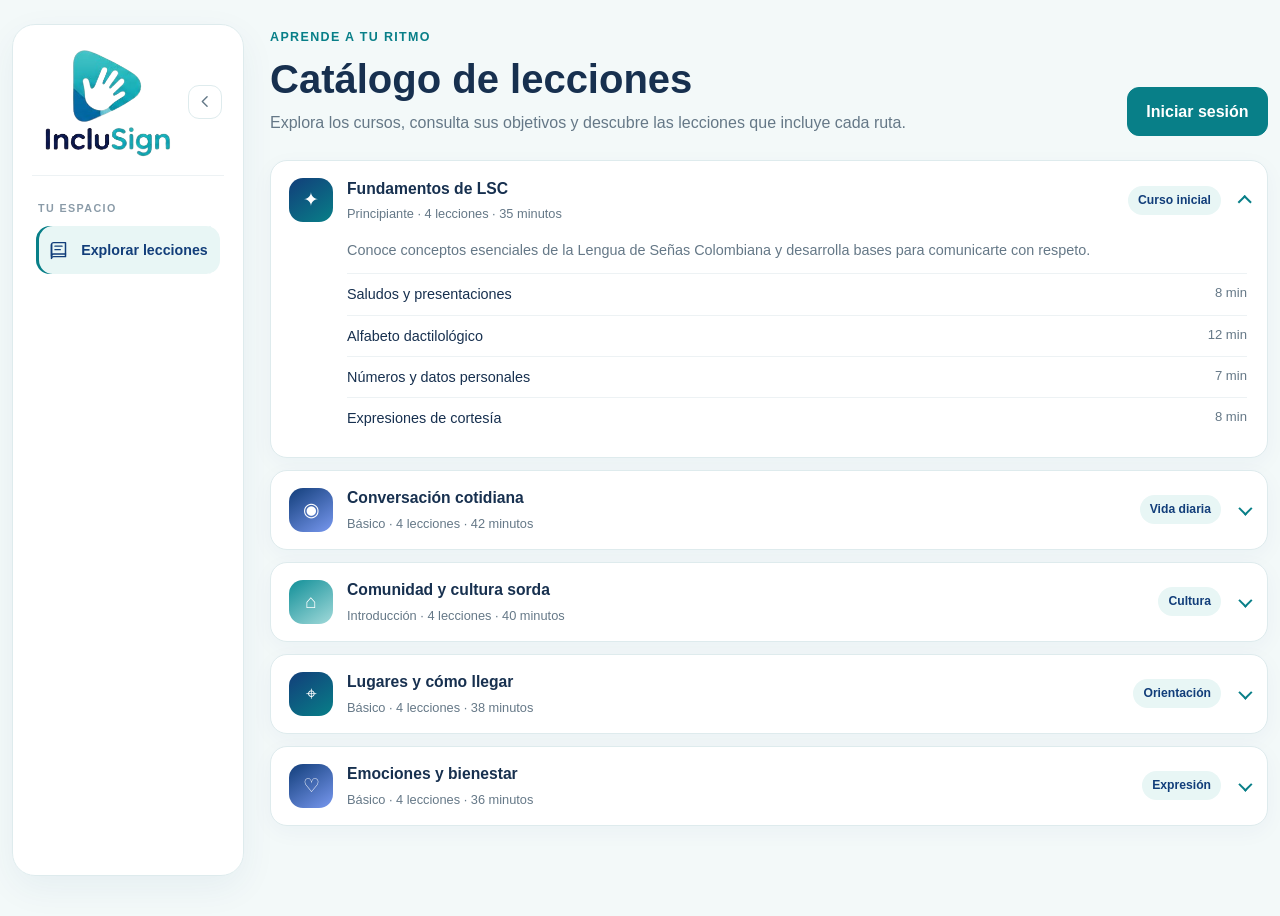
==== pages/catalog.html @ f1c30d8c "Add initial HTML structure for IncluSign application with login, catalog, main, profile, and service" ====
﻿<!DOCTYPE html>
<html lang="es">
<head>
	<meta charset="UTF-8">
	<meta name="viewport" content="width=device-width, initial-scale=1.0">
	<meta name="theme-color" content="#123f9a">
	<meta name="description" content="Explora cursos y lecciones de Lengua de Señas Colombiana en IncluSign.">
	<title>IncluSign | Catálogo de lecciones</title>
	<link href="https://cdn.jsdelivr.net/npm/bootstrap@5.3.3/dist/css/bootstrap.min.css" rel="stylesheet" integrity="sha384-QWTKZyjpPEjISv5WaRU9OFeRpok6YctnYmDr5pNlyT2bRjXh0JMhjY6hW+ALEwIH" crossorigin="anonymous">
	<link rel="stylesheet" href="../assets/css/style.css">
</head>
<body>
	<div class="container app-shell py-3 py-lg-4">
		<div class="workspace-layout">
			<aside class="app-sidebar" aria-label="Navegación principal">
				<div class="sidebar-header">
					<a class="sidebar-brand" href="login.html" data-catalog-home-link aria-label="IncluSign, inicio"><img class="sidebar-logo-full" src="../assets/img/logo.png" alt="IncluSign"><img class="sidebar-logo-compact" src="../assets/img/logo-img.png" alt=""></a>
					<button class="sidebar-toggle" type="button" data-sidebar-toggle aria-label="Compactar navegación" aria-expanded="true" aria-controls="primaryNavigation" title="Compactar navegación"><svg viewBox="0 0 24 24" aria-hidden="true"><path d="m14 18-6-6 6-6"/></svg><span class="visually-hidden">Compactar navegación</span></button>
				</div>
				<p class="sidebar-section-label">TU ESPACIO</p>
				<nav class="app-nav" id="primaryNavigation" aria-label="Secciones">
					<a class="app-nav-link" href="main.html" data-authenticated-only hidden aria-label="Mi aprendizaje" title="Mi aprendizaje"><svg viewBox="0 0 24 24" aria-hidden="true"><path d="m3 10 9-7 9 7v10a1 1 0 0 1-1 1h-5v-7H9v7H4a1 1 0 0 1-1-1z"/></svg><span>Mi aprendizaje</span></a>
					<a class="app-nav-link active" href="catalog.html" aria-current="page" aria-label="Explorar lecciones" title="Explorar lecciones"><svg viewBox="0 0 24 24" aria-hidden="true"><path d="M4 5.5A2.5 2.5 0 0 1 6.5 3H20v16H6.5A2.5 2.5 0 0 0 4 21z"/><path d="M4 5.5v13A2.5 2.5 0 0 1 6.5 16H20M8 7h8m-8 4h6"/></svg><span>Explorar lecciones</span></a>
					<a class="app-nav-link" href="profile.html" data-authenticated-only hidden aria-label="Mi perfil" title="Mi perfil"><svg viewBox="0 0 24 24" aria-hidden="true"><circle cx="12" cy="8" r="4"/><path d="M5 21v-2a7 7 0 0 1 14 0v2z"/></svg><span>Mi perfil</span></a>
				</nav>
				<div class="sidebar-footer" data-authenticated-only hidden>
					<div class="sidebar-tip"><span aria-hidden="true">✦</span><p class="mb-0">Cada seña te acerca a una nueva conversación.</p></div>
					<div class="sidebar-profile"><span class="nav-avatar" aria-hidden="true">ES</span><span><strong>Mi espacio</strong><small>Estudiante</small></span></div>
					<a class="sidebar-logout" href="login.html" data-session-logout><svg viewBox="0 0 24 24" aria-hidden="true"><path d="M10 17l5-5-5-5m5 5H3m9-9h7a2 2 0 0 1 2 2v14a2 2 0 0 1-2 2h-7"/></svg><span>Cerrar sesión</span></a>
				</div>
			</aside>

			<div class="workspace-main">
				<header class="mobile-topbar"><a class="brand-lockup" href="login.html" data-catalog-home-link aria-label="IncluSign, inicio"><img class="brand-logo" src="../assets/img/logo.png" alt="Logo de IncluSign"></a><a class="mobile-exit" href="login.html" data-authenticated-only hidden data-session-logout aria-label="Cerrar sesión"><svg viewBox="0 0 24 24" aria-hidden="true"><path d="M10 17l5-5-5-5m5 5H3m9-9h7a2 2 0 0 1 2 2v14a2 2 0 0 1-2 2h-7"/></svg></a></header>

				<main>
					<header class="catalog-heading mb-4">
						<div>
							<p class="eyebrow mb-2">Aprende a tu ritmo</p>
							<h1 class="display-6 fw-bold mb-2">Catálogo de lecciones</h1>
							<p class="text-muted-custom mb-0">Explora los cursos, consulta sus objetivos y descubre las lecciones que incluye cada ruta.</p>
						</div>
						<a class="btn btn-brand flex-shrink-0" href="login.html" data-guest-only>Iniciar sesión</a>
						<a class="btn btn-outline-brand flex-shrink-0" href="main.html" data-authenticated-only hidden>Volver a mi aprendizaje</a>
					</header>

					<section class="catalog-list" aria-label="Cursos disponibles">
						<details class="catalog-course" open>
							<summary class="catalog-course-summary">
								<span class="catalog-course-icon" aria-hidden="true">✦</span>
								<span class="catalog-course-title"><strong>Fundamentos de LSC</strong><small>Principiante · 4 lecciones · 35 minutos</small></span>
								<span class="level-pill">Curso inicial</span>
							</summary>
							<div class="catalog-course-content">
								<p>Conoce conceptos esenciales de la Lengua de Señas Colombiana y desarrolla bases para comunicarte con respeto.</p>
								<ol class="catalog-lesson-list">
									<li><span>Saludos y presentaciones</span><span>8 min</span></li>
									<li><span>Alfabeto dactilológico</span><span>12 min</span></li>
									<li><span>Números y datos personales</span><span>7 min</span></li>
									<li><span>Expresiones de cortesía</span><span>8 min</span></li>
								</ol>
							</div>
						</details>

						<details class="catalog-course">
							<summary class="catalog-course-summary">
								<span class="catalog-course-icon catalog-icon-lilac" aria-hidden="true">◉</span>
								<span class="catalog-course-title"><strong>Conversación cotidiana</strong><small>Básico · 4 lecciones · 42 minutos</small></span>
								<span class="level-pill">Vida diaria</span>
							</summary>
							<div class="catalog-course-content">
								<p>Practica vocabulario y frases para participar en conversaciones frecuentes de la vida diaria.</p>
								<ol class="catalog-lesson-list">
									<li><span>Familia y personas cercanas</span><span>10 min</span></li>
									<li><span>Rutinas y actividades</span><span>11 min</span></li>
									<li><span>Comidas y preferencias</span><span>9 min</span></li>
									<li><span>Preguntas y respuestas comunes</span><span>12 min</span></li>
								</ol>
							</div>
						</details>

						<details class="catalog-course">
							<summary class="catalog-course-summary">
								<span class="catalog-course-icon catalog-icon-sky" aria-hidden="true">⌂</span>
								<span class="catalog-course-title"><strong>Comunidad y cultura sorda</strong><small>Introducción · 4 lecciones · 40 minutos</small></span>
								<span class="level-pill">Cultura</span>
							</summary>
							<div class="catalog-course-content">
								<p>Acércate a la diversidad de la comunidad sorda, su cultura y las pautas para una interacción inclusiva.</p>
								<ol class="catalog-lesson-list">
									<li><span>Identidad y comunidad sorda</span><span>10 min</span></li>
									<li><span>Atención visual y turnos de conversación</span><span>10 min</span></li>
									<li><span>Cómo llamar la atención con respeto</span><span>8 min</span></li>
									<li><span>Mitos y comunicación inclusiva</span><span>12 min</span></li>
								</ol>
							</div>
						</details>

						<details class="catalog-course">
							<summary class="catalog-course-summary">
								<span class="catalog-course-icon" aria-hidden="true">⌖</span>
								<span class="catalog-course-title"><strong>Lugares y cómo llegar</strong><small>Básico · 4 lecciones · 38 minutos</small></span>
								<span class="level-pill">Orientación</span>
							</summary>
							<div class="catalog-course-content">
								<p>Aprende a nombrar espacios, ubicarte y compartir indicaciones sencillas para llegar a un destino.</p>
								<ol class="catalog-lesson-list">
									<li><span>Lugares de la ciudad</span><span>9 min</span></li>
									<li><span>Direcciones y ubicaciones</span><span>10 min</span></li>
									<li><span>Transporte y movilidad</span><span>9 min</span></li>
									<li><span>Dar y seguir indicaciones</span><span>10 min</span></li>
								</ol>
							</div>
						</details>

						<details class="catalog-course">
							<summary class="catalog-course-summary">
								<span class="catalog-course-icon catalog-icon-lilac" aria-hidden="true">♡</span>
								<span class="catalog-course-title"><strong>Emociones y bienestar</strong><small>Básico · 4 lecciones · 36 minutos</small></span>
								<span class="level-pill">Expresión</span>
							</summary>
							<div class="catalog-course-content">
								<p>Amplía tu vocabulario para expresar estados de ánimo, necesidades y hábitos de autocuidado.</p>
								<ol class="catalog-lesson-list">
									<li><span>Emociones y estados de ánimo</span><span>9 min</span></li>
									<li><span>Salud y bienestar</span><span>10 min</span></li>
									<li><span>Expresar necesidades</span><span>8 min</span></li>
									<li><span>Conversaciones de apoyo</span><span>9 min</span></li>
								</ol>
							</div>
						</details>
					</section>

				</main>
			</div>
		</div>
	</div>

	<script src="https://cdn.jsdelivr.net/npm/bootstrap@5.3.3/dist/js/bootstrap.bundle.min.js" integrity="sha384-YvpcrYf0tY3lHB60NNkmXc5s9fDVZLESaAA55NDzOxhy9GkcIdslK1eN7N6jIeHz" crossorigin="anonymous"></script>
	<script src="../assets/js/app.js"></script>
</body>
</html>
---- assets/css/style.css ----
﻿:root {
  --brand-navy: #123e7a;
  --brand-blue: #087f88;
  --brand-turquoise: #20b6ba;
  --brand-sky: #a2dada;
  --brand-lilac: #7898ef;
  --ink: #17304f;
  --muted: #657887;
  --page: #f3f9f9;
  --surface: #ffffff;
  --line: #deebed;
  --soft-blue: #e8f6f5;
  --shadow: 0 18px 48px rgba(18, 62, 122, 0.08);
}

* { box-sizing: border-box; }

body {
  background: var(--page);
  color: var(--ink);
  font-family: Inter, "Segoe UI", Arial, sans-serif;
  line-height: 1.55;
}

a { color: var(--brand-blue); }
a:hover { color: var(--brand-navy); }

.app-shell { max-width: 1440px; }
.workspace-layout { display: grid; min-height: calc(100vh - 2rem); grid-template-columns: 232px minmax(0, 1fr); align-items: start; gap: 26px; }
.workspace-main { min-width: 0; padding: 4px 0 24px; }
.app-sidebar { position: sticky; top: 24px; display: flex; min-height: calc(100vh - 48px); flex-direction: column; padding: 18px 13px; border: 1px solid var(--line); border-radius: 23px; background: rgba(255,255,255,.96); box-shadow: 0 12px 36px rgba(18,62,122,.06); }
.sidebar-header { display: flex; min-height: 84px; align-items: center; justify-content: space-between; gap: 8px; margin: 0 6px 24px; padding: 0 2px 14px; border-bottom: 1px solid #edf2f4; }
.sidebar-brand { display: flex; min-width: 0; align-items: center; justify-content: center; padding: 4px; text-decoration: none; }
.sidebar-logo-full { display: block; width: 142px; max-width: 100%; height: auto; }
.sidebar-logo-compact { display: none; width: 40px; height: 40px; object-fit: contain; }
.sidebar-toggle { display: grid; width: 34px; height: 34px; flex: 0 0 auto; place-items: center; border: 1px solid var(--line); border-radius: 11px; color: #647988; background: #fff; cursor: pointer; transition: background-color .18s ease, color .18s ease, transform .2s ease; }
.sidebar-toggle svg { width: 19px; height: 19px; fill: none; stroke: currentColor; stroke-linecap: round; stroke-linejoin: round; stroke-width: 1.8; }
.sidebar-toggle:hover { color: var(--brand-navy); background: var(--soft-blue); }
.sidebar-toggle:focus-visible { outline: 3px solid rgba(8,127,136,.28); outline-offset: 2px; }
.sidebar-section-label { margin: 0 12px 10px; color: #8a9ba8; font-size: .67rem; font-weight: 750; letter-spacing: .13em; }
.app-nav { display: grid; gap: 7px; }
.app-nav [hidden], .sidebar-footer[hidden], .catalog-heading [hidden] { display: none !important; }
.app-nav.guest-navigation { grid-template-columns: minmax(0, 1fr); margin-right: auto; margin-left: auto; }
.app-nav.guest-navigation .app-nav-link { justify-content: center; }
.app-nav-link { display: flex; min-height: 48px; align-items: center; gap: 12px; padding: 10px 12px; border-radius: 14px; color: #536a7c; font-size: .89rem; font-weight: 650; text-decoration: none; transition: background-color .18s ease, color .18s ease, transform .18s ease; }
.app-nav-link svg, .sidebar-logout svg, .mobile-exit svg { width: 21px; height: 21px; flex: 0 0 auto; fill: none; stroke: currentColor; stroke-linecap: round; stroke-linejoin: round; stroke-width: 1.7; }
.app-nav-link:hover { transform: translateX(2px); color: var(--brand-navy); background: #f3f8f8; }
.app-nav-link.active { color: var(--brand-navy); background: var(--soft-blue); box-shadow: inset 3px 0 0 var(--brand-blue); }
.app-nav-link:focus-visible, .sidebar-logout:focus-visible, .mobile-exit:focus-visible { outline: 3px solid rgba(8,127,136,.28); outline-offset: 2px; }
.sidebar-footer { display: grid; gap: 16px; margin-top: auto; padding-top: 20px; }
.sidebar-tip { display: flex; align-items: flex-start; gap: 9px; padding: 12px; border: 1px solid #e1efef; border-radius: 15px; color: var(--brand-navy); background: #f4fafa; font-size: .75rem; line-height: 1.4; }
.sidebar-tip > span { color: var(--brand-blue); font-size: 1rem; }
.sidebar-profile { display: flex; align-items: center; gap: 10px; padding: 0 4px; color: var(--ink); font-size: .8rem; }
.sidebar-profile > span:last-child { display: grid; gap: 1px; }
.sidebar-profile strong { font-weight: 700; }
.sidebar-profile small { color: var(--muted); font-size: .72rem; }
.sidebar-logout { display: flex; min-height: 42px; align-items: center; gap: 11px; padding: 8px 11px; border-top: 1px solid #edf2f4; color: #697d8b; font-size: .82rem; font-weight: 600; text-decoration: none; }
.sidebar-logout:hover { color: var(--brand-navy); }
.mobile-topbar { display: none; }
.workspace-layout.sidebar-collapsed { grid-template-columns: 78px minmax(0, 1fr); }
.sidebar-collapsed .app-sidebar { align-items: center; padding-right: 9px; padding-left: 9px; }
.sidebar-collapsed .sidebar-header { width: 100%; flex-direction: column; justify-content: center; gap: 10px; margin-right: 0; margin-left: 0; padding-right: 0; padding-left: 0; }
.sidebar-collapsed .sidebar-brand { min-height: 42px; }
.sidebar-collapsed .sidebar-logo-full { display: none; }
.sidebar-collapsed .sidebar-logo-compact { display: block; }
.sidebar-collapsed .sidebar-toggle svg { transform: rotate(180deg); }
.sidebar-collapsed .sidebar-section-label, .sidebar-collapsed .sidebar-tip, .sidebar-collapsed .sidebar-profile, .sidebar-collapsed .app-nav-link span, .sidebar-collapsed .sidebar-logout span { display: none; }
.sidebar-collapsed .app-nav { width: 100%; }
.sidebar-collapsed .app-nav-link { justify-content: center; gap: 0; padding: 12px 0; }
.sidebar-collapsed .app-nav-link:hover { transform: none; }
.sidebar-collapsed .app-nav-link.active { box-shadow: none; }
.sidebar-collapsed .sidebar-footer { width: 100%; gap: 8px; }
.sidebar-collapsed .sidebar-logout { justify-content: center; padding: 10px 0; border-top: 0; }
.nav-soft {
  min-height: 76px;
  background: rgba(255, 255, 255, 0.94);
  border: 1px solid var(--line);
  border-radius: 18px !important;
  box-shadow: 0 6px 24px rgba(18, 62, 122, 0.04);
}
.brand-lockup { display: inline-flex; align-items: center; gap: 10px; text-decoration: none; }
.brand-logo { width: 94px; height: 70px; object-fit: contain; }
.brand-name { color: var(--ink); font-size: 1.18rem; font-weight: 750; letter-spacing: -0.04em; }
.nav-soft .navbar-nav { gap: .35rem !important; }
.nav-soft .nav-link { padding: .62rem .9rem; border-radius: 12px; color: #536a7c; font-size: 0.92rem; font-weight: 650; transition: background-color .18s ease, color .18s ease, transform .18s ease; }
.nav-soft .nav-link:hover { color: var(--brand-navy); background: var(--soft-blue); }
.nav-soft .nav-link.active { color: var(--brand-navy); background: var(--soft-blue); box-shadow: inset 0 0 0 1px rgba(8, 127, 136, .08); }
.nav-soft .nav-link:focus-visible, .carousel-nav-btn:focus-visible, .learning-indicators button:focus-visible { outline: 3px solid rgba(8, 127, 136, .3); outline-offset: 2px; }
.nav-soft .navbar-toggler { border-color: var(--line); border-radius: 11px; }
.nav-avatar { display: inline-grid; width: 36px; height: 36px; place-items: center; border-radius: 50%; background: var(--soft-blue); color: var(--brand-navy); font-size: 0.78rem; font-weight: 700; }
.form-control, .form-select { min-height: 48px; border-color: #d7e6e8; border-radius: 12px; color: var(--ink); }
.form-control:focus, .form-select:focus { border-color: var(--brand-blue); box-shadow: 0 0 0 0.22rem rgba(8, 127, 136, 0.15); }
.form-label { color: var(--ink); font-weight: 650; }
.btn { border-radius: 12px; font-weight: 650; padding: 0.72rem 1.15rem; }
.btn-brand { --bs-btn-bg: var(--brand-blue); --bs-btn-border-color: var(--brand-blue); --bs-btn-color: #fff; --bs-btn-hover-bg: var(--brand-navy); --bs-btn-hover-border-color: var(--brand-navy); --bs-btn-hover-color: #fff; --bs-btn-active-bg: var(--brand-navy); --bs-btn-active-border-color: var(--brand-navy); }
.btn-outline-brand { --bs-btn-color: var(--brand-navy); --bs-btn-border-color: #c8dfe1; --bs-btn-hover-bg: var(--soft-blue); --bs-btn-hover-color: var(--brand-navy); --bs-btn-hover-border-color: var(--brand-sky); }
.text-brand { color: var(--brand-blue) !important; }
.text-muted-custom { color: var(--muted); }
.eyebrow { color: var(--brand-blue); font-size: 0.78rem; font-weight: 750; letter-spacing: 0.11em; text-transform: uppercase; }
.surface-card { background: var(--surface); border: 1px solid var(--line); border-radius: 20px; box-shadow: var(--shadow); }
.section-heading { font-size: clamp(1.35rem, 2vw, 1.7rem); font-weight: 750; letter-spacing: -0.04em; }
.progress { height: 8px; border-radius: 99px; background: #e9eff8; }
.progress-bar { border-radius: inherit; background: var(--brand-blue); }

/* Acceso */
.login-wrap { min-height: 100vh; padding: clamp(1rem, 3vw, 2.5rem) !important; background: radial-gradient(ellipse at 9% 8%, rgba(162, 218, 218, .55), transparent 34%), radial-gradient(ellipse at 92% 91%, rgba(120, 152, 239, .15), transparent 30%), linear-gradient(145deg, #e8f3f3, #f7f9fd 58%, #eaf3f2); }
.login-panel { display: grid; grid-template-columns: 1fr 1fr; width: min(100%, 1020px); padding: 0; overflow: hidden; background: var(--surface); border: 1px solid rgba(255,255,255,.82); border-radius: 28px; box-shadow: 0 30px 90px rgba(18, 62, 122, .16); }
.login-visual { position: relative; display: flex; min-height: 620px; align-items: flex-end; overflow: hidden; color: #fff; background: var(--brand-navy); }
.login-visual-image, .login-visual-overlay { position: absolute; inset: 0; width: 100%; height: 100%; }
.login-visual-image { object-fit: cover; object-position: center; }
.login-visual-overlay { background: linear-gradient(180deg, rgba(10, 39, 73, .1) 4%, rgba(10, 39, 73, .42) 48%, rgba(10, 39, 73, .93) 100%), linear-gradient(120deg, rgba(8, 127, 136, .16), transparent 58%); }
.login-visual-content { position: relative; z-index: 1; width: 100%; padding: clamp(1.8rem, 4vw, 3.25rem); }
.login-logo { display: block; width: 132px; height: auto; margin-bottom: 2rem; filter: drop-shadow(0 0 2px rgba(255,255,255,.9)) drop-shadow(0 1px 5px rgba(255,255,255,.45)); }
.login-visual-kicker { margin-bottom: .65rem; color: #a9eeee; font-size: .78rem; font-weight: 750; letter-spacing: .12em; text-transform: uppercase; }
.login-visual h2 { max-width: 430px; margin-bottom: .8rem; font-size: clamp(2rem, 3.5vw, 2.8rem); font-weight: 760; letter-spacing: -.05em; line-height: 1.08; }
.login-visual-content > p:not(.login-visual-kicker) { max-width: 400px; margin-bottom: 1.2rem; color: rgba(255,255,255,.82); }
.login-visual-tag { display: inline-flex; align-items: center; gap: .55rem; padding: .62rem .82rem; border: 1px solid rgba(255,255,255,.2); border-radius: 99px; background: rgba(255,255,255,.12); font-size: .82rem; }
.login-visual-tag span { color: #a9eeee; }
.login-form-panel { display: flex; flex-direction: column; justify-content: center; padding: clamp(2rem, 5vw, 4.2rem); }
.login-form-panel .form-control { background: #fbfefe; }
/* Inicio de aprendizaje */
.welcome-hero { position: relative; overflow: hidden; min-height: 330px; padding: clamp(1.5rem, 4vw, 3rem); color: #fff; background: linear-gradient(115deg, #123e7a 0%, #087f88 72%, #20b6ba 100%); border-radius: 24px; box-shadow: 0 20px 46px rgba(8, 127, 136, .18); }
.welcome-hero::after { position: absolute; top: -95px; right: -54px; width: 340px; height: 340px; border: 1px solid rgba(255,255,255,.16); border-radius: 50%; box-shadow: 0 0 0 35px rgba(255,255,255,.05), 0 0 0 75px rgba(255,255,255,.04); content: ""; }
.welcome-copy { position: relative; z-index: 1; max-width: 560px; }
.welcome-hero h1 { max-width: 520px; font-size: clamp(2rem, 4vw, 3.2rem); font-weight: 780; letter-spacing: -.055em; }
.welcome-hero p { color: rgba(255,255,255,.84); max-width: 440px; }
.hero-art { position: absolute; right: 7%; bottom: -16px; width: min(30%, 260px); opacity: .94; }
.hero-art img { width: 100%; height: 270px; object-fit: cover; object-position: center; border: 8px solid rgba(255,255,255,.18); border-radius: 48% 48% 18px 18px; }
.stat-card { display: flex; align-items: center; gap: 14px; padding: 18px; background: #fff; border: 1px solid var(--line); border-radius: 17px; }
.stat-icon { display: grid; width: 46px; height: 46px; flex: 0 0 auto; place-items: center; border-radius: 14px; background: var(--soft-blue); color: var(--brand-blue); font-size: 1.2rem; font-weight: 750; }
.profile-card { display: flex; align-items: center; gap: 18px; }
.profile-avatar { display: grid; width: 82px; height: 82px; flex: 0 0 auto; place-items: center; border: 5px solid #e8f6f5; border-radius: 50%; color: #fff; background: linear-gradient(145deg, var(--brand-navy), var(--brand-blue)); font-size: 1.4rem; font-weight: 750; }
.profile-summary { min-width: 0; margin-right: auto; }
.profile-action { flex: 0 0 auto; }
.profile-course { padding: 18px; border: 1px solid var(--line); border-radius: 16px; background: #fbfefe; }
.lesson-card { height: 100%; overflow: hidden; background: #fff; border: 1px solid var(--line); border-radius: 18px; transition: transform .18s ease, box-shadow .18s ease; }
.lesson-card:hover { transform: translateY(-3px); box-shadow: var(--shadow); }
.lesson-cover { display: flex; min-height: 150px; align-items: flex-end; padding: 18px; color: #fff; background: linear-gradient(145deg, #123e7a, #087f88); }
.lesson-cover.cover-lilac { background: linear-gradient(145deg, #123e7a, #7898ef); }
.lesson-cover.cover-sky { background: linear-gradient(145deg, #118f98, #a2dada); }
.lesson-icon { display: grid; width: 54px; height: 54px; place-items: center; border: 1px solid rgba(255,255,255,.38); border-radius: 16px; background: rgba(255,255,255,.16); font-size: 1.5rem; }
.level-pill { display: inline-flex; align-items: center; padding: 5px 10px; border-radius: 99px; background: var(--soft-blue); color: var(--brand-navy); font-size: .76rem; font-weight: 700; }
.category-btn { border-radius: 99px; }
.category-btn.active { color: #fff; background: var(--brand-navy); border-color: var(--brand-navy); }
.empty-state[hidden], [data-lesson-card][hidden] { display: none !important; }

/* Catálogo de cursos */
.catalog-heading { display: flex; align-items: flex-end; justify-content: space-between; gap: 1.25rem; }
.catalog-list { display: grid; gap: 12px; }
.catalog-course { overflow: hidden; border: 1px solid var(--line); border-radius: 17px; background: #fff; box-shadow: 0 6px 22px rgba(18,62,122,.04); }
.catalog-course-summary { display: flex; min-height: 78px; align-items: center; gap: 14px; padding: 14px 18px; cursor: pointer; list-style: none; }
.catalog-course-summary::-webkit-details-marker { display: none; }
.catalog-course-summary::after { width: 10px; height: 10px; flex: 0 0 auto; margin-left: 4px; border-right: 2px solid var(--brand-blue); border-bottom: 2px solid var(--brand-blue); content: ""; transform: rotate(45deg) translateY(-2px); transition: transform .18s ease; }
.catalog-course[open] .catalog-course-summary::after { transform: rotate(225deg) translate(-2px, -1px); }
.catalog-course-summary:focus-visible { outline: 3px solid rgba(8,127,136,.28); outline-offset: -3px; }
.catalog-course-icon { display: grid; width: 44px; height: 44px; flex: 0 0 auto; place-items: center; border-radius: 14px; color: #fff; background: linear-gradient(145deg, var(--brand-navy), var(--brand-blue)); font-size: 1.2rem; }
.catalog-icon-lilac { background: linear-gradient(145deg, var(--brand-navy), var(--brand-lilac)); }
.catalog-icon-sky { background: linear-gradient(145deg, #118f98, var(--brand-sky)); }
.catalog-course-title { display: grid; min-width: 0; gap: 3px; margin-right: auto; color: var(--ink); }
.catalog-course-title strong { font-size: .98rem; }
.catalog-course-title small { color: var(--muted); font-size: .8rem; }
.catalog-course-content { padding: 0 20px 18px 76px; color: var(--muted); font-size: .9rem; }
.catalog-course-content > p { margin-bottom: 12px; }
.catalog-lesson-list { display: grid; gap: 0; margin: 0; padding: 0; list-style: none; }
.catalog-lesson-list li { display: flex; justify-content: space-between; gap: 16px; padding: 9px 0; border-top: 1px solid #edf2f4; color: var(--ink); }
.catalog-lesson-list li span:last-child { flex: 0 0 auto; color: var(--muted); font-size: .82rem; }

/* Carrusel principal */
.learning-heading-row { display: flex; align-items: flex-end; justify-content: space-between; gap: 1rem; }
.learning-carousel-tools { display: flex; align-items: center; gap: 1.1rem; }
.learning-carousel .carousel-indicators.learning-indicators { position: static; justify-content: center; gap: 7px; margin: 1rem 0 0; }
.learning-carousel .carousel-indicators [data-bs-target] { box-sizing: border-box; flex: 0 0 auto; width: 8px; height: 8px; margin: 0; padding: 0; border: 0; border-radius: 99px; background: #bfd2d7; opacity: 1; transition: width .2s ease, background-color .2s ease; }
.learning-carousel .carousel-indicators [data-bs-target].active { width: 24px; background: var(--brand-blue); }
.carousel-nav-btn { display: grid; width: 42px; height: 42px; place-items: center; border: 1px solid var(--line); border-radius: 13px; color: var(--brand-navy); background: #fff; font-size: 1.15rem; transition: background-color .18s ease, border-color .18s ease, transform .18s ease; }
.carousel-nav-btn:hover { transform: translateY(-1px); border-color: var(--brand-sky); background: var(--soft-blue); }
.learning-slide { display: grid; min-height: 370px; grid-template-columns: 1.04fr .96fr; overflow: hidden; border: 1px solid var(--line); border-radius: 24px; background: #fff; box-shadow: var(--shadow); }
.slide-copy { display: flex; flex-direction: column; align-items: flex-start; justify-content: center; padding: clamp(1.6rem, 4vw, 3.2rem); }
.slide-status { display: inline-flex; align-items: center; gap: .5rem; margin-bottom: 1rem; color: var(--brand-blue); font-size: .78rem; font-weight: 750; letter-spacing: .04em; }
.slide-copy h2 { max-width: 490px; margin-bottom: .7rem; font-size: clamp(1.8rem, 3vw, 2.55rem); font-weight: 760; letter-spacing: -.05em; line-height: 1.12; }
.slide-copy > p { max-width: 470px; margin-bottom: 1.25rem; color: var(--muted); }
.slide-progress-label { display: flex; width: min(100%, 360px); justify-content: space-between; margin-bottom: .4rem; font-size: .82rem; }
.slide-progress { width: min(100%, 360px); margin-bottom: 1.35rem; background: rgba(255,255,255,.2); }
.slide-progress .progress-bar { background: #a2dada; }
.slide-action { margin-top: .15rem; }
.slide-visual { position: relative; min-height: 370px; overflow: hidden; background: linear-gradient(145deg, #123e7a, #20b6ba); }
.slide-visual::after { position: absolute; inset: 0; background: linear-gradient(90deg, rgba(18,62,122,.08), rgba(18,62,122,.04)); content: ""; }
.slide-visual img { width: 100%; height: 100%; min-height: 370px; object-fit: cover; }
.visual-badge { position: absolute; z-index: 1; right: 20px; bottom: 20px; padding: .65rem .9rem; border: 1px solid rgba(255,255,255,.6); border-radius: 99px; color: #fff; background: rgba(18,62,122,.68); backdrop-filter: blur(8px); font-size: .8rem; font-weight: 650; }
.learning-slide-current { color: #fff; border-color: transparent; background: linear-gradient(135deg, #123e7a, #087f88); }
.learning-slide-current .slide-status { color: #b6f1ed; }
.learning-slide-current .slide-status span { font-size: .65rem; }
.learning-slide-current .slide-copy > p { color: rgba(255,255,255,.82); }
.learning-slide-current .slide-visual { background: #087f88; }
.learning-slide-current .slide-visual img { opacity: .9; }
.learning-slide-recommended .slide-visual { background: linear-gradient(145deg, #087f88, #a2dada); }
.learning-slide-conversation .slide-visual { background: linear-gradient(145deg, #123e7a, #7898ef); }
.slide-meta { display: flex; flex-wrap: wrap; gap: .6rem 1rem; margin-bottom: 1.3rem; color: var(--muted); font-size: .86rem; }
.learning-slide .slide-status span { font-size: 1rem; }

/* Lección */
.video-stage { position: relative; display: grid; min-height: 390px; place-items: center; overflow: hidden; border-radius: 20px; background: linear-gradient(145deg, rgba(18,62,122,.90), rgba(8,127,136,.76)), url("https://images.unsplash.com/photo-1529390079861-591de354faf5?auto=format&fit=crop&w=1400&q=80") center / cover; }
.video-stage::before, .video-stage::after { position: absolute; width: 230px; height: 230px; border: 1px solid rgba(255,255,255,.18); border-radius: 50%; content: ""; }
.video-stage::before { top: -105px; right: -45px; box-shadow: 0 0 0 30px rgba(255,255,255,.06); }
.video-stage::after { bottom: -155px; left: -68px; }
.video-play { z-index: 1; display: grid; width: 78px; height: 78px; place-items: center; border: 1px solid rgba(255,255,255,.5); border-radius: 50%; color: var(--brand-navy); background: #fff; font-size: 1.65rem; box-shadow: 0 10px 30px rgba(0,0,0,.18); }
.video-caption { position: absolute; z-index: 1; right: 20px; bottom: 18px; left: 20px; color: #fff; }
.vocab-item { display: flex; align-items: center; justify-content: space-between; gap: 14px; padding: 15px 0; border-bottom: 1px solid var(--line); }
.vocab-item:last-child { border-bottom: 0; }

/* Creación de contenido */
.upload-box { display: grid; min-height: 210px; place-items: center; border: 1.5px dashed #b4d7da; border-radius: 16px; background: #f6fbfb; color: var(--muted); text-align: center; }
.upload-plus { display: grid; width: 48px; height: 48px; margin: 0 auto 10px; place-items: center; border-radius: 15px; background: var(--soft-blue); color: var(--brand-blue); font-size: 1.7rem; }
.form-hint { color: var(--muted); font-size: .82rem; }
.status-message { color: var(--brand-navy); font-weight: 650; }

@media (max-width: 767.98px) {
  .nav-soft { padding: .65rem 1rem !important; }
  .nav-soft .navbar-collapse { padding-top: .75rem; }
  .nav-soft .navbar-nav { align-items: stretch !important; }
  .nav-soft .nav-link { padding: .7rem .8rem; }
  .login-panel { grid-template-columns: 1fr; }
  .login-visual { min-height: 300px; }
  .login-visual-content { padding: 1.5rem; }
  .login-logo { width: 112px; margin-bottom: 1.1rem; }
  .login-visual h2 { max-width: 440px; font-size: 1.9rem; }
  .login-visual-content > p:not(.login-visual-kicker) { margin-bottom: .8rem; font-size: .92rem; }
  .login-visual-tag { font-size: .75rem; }
  .login-form-panel { padding: 1.6rem; }
  .catalog-heading { align-items: flex-start; flex-direction: column; }
  .profile-card { align-items: flex-start; flex-wrap: wrap; }
  .profile-avatar { width: 64px; height: 64px; }
  .profile-action { width: 100%; }
  .catalog-course-summary { gap: 10px; padding: 12px; }
  .catalog-course-summary > .level-pill { display: none; }
  .catalog-course-content { padding-right: 14px; padding-left: 14px; }
  .learning-heading-row { align-items: flex-start; }
  .learning-carousel-tools { gap: .65rem; }
  .learning-slide { grid-template-columns: 1fr; }
  .slide-copy { padding: 1.5rem; }
  .slide-visual, .slide-visual img { min-height: 190px; max-height: 220px; }
  .slide-visual { order: -1; }
  .slide-copy h2 { font-size: 1.8rem; }
  .welcome-hero { min-height: 350px; }
  .hero-art { right: 5%; width: 36%; opacity: .45; }
  .hero-art img { height: 230px; }
  .video-stage { min-height: 260px; }
}

@media (max-width: 991.98px) {
  .app-shell { padding-bottom: 6.25rem !important; }
  .workspace-layout { display: block; min-height: auto; }
  .workspace-main { padding-top: 0; }
  .mobile-topbar { display: flex; min-height: 64px; align-items: center; justify-content: space-between; margin-bottom: 18px; padding: 4px 12px; border: 1px solid var(--line); border-radius: 17px; background: rgba(255,255,255,.95); box-shadow: 0 6px 20px rgba(18,62,122,.04); }
  .mobile-topbar .brand-logo { width: 86px; height: 58px; }
  .mobile-exit { display: grid; width: 42px; height: 42px; place-items: center; border-radius: 13px; color: var(--brand-navy); background: var(--soft-blue); }
  .app-sidebar { position: fixed; z-index: 1030; top: auto; right: 12px; bottom: max(10px, env(safe-area-inset-bottom)); left: 12px; width: auto; min-height: 0; padding: 7px; border-radius: 20px; box-shadow: 0 12px 38px rgba(18,62,122,.17); }
  .sidebar-header, .sidebar-brand, .sidebar-section-label, .sidebar-footer { display: none; }
  .app-nav { width: 100%; grid-template-columns: repeat(3, minmax(0, 1fr)); gap: 4px; }
  .app-nav.guest-navigation { width: min(100%, 190px); grid-template-columns: minmax(0, 1fr); }
  .app-nav-link { min-height: 58px; flex-direction: column; justify-content: center; gap: 4px; padding: 5px 3px; border-radius: 14px; font-size: .68rem; line-height: 1.15; text-align: center; }
  .app-nav-link svg { width: 20px; height: 20px; }
  .app-nav-link:hover { transform: none; }
  .app-nav-link.active { box-shadow: none; }
  .workspace-layout.sidebar-collapsed { grid-template-columns: minmax(0, 1fr); }
  .sidebar-collapsed .app-sidebar { align-items: stretch; padding: 7px; }
  .sidebar-collapsed .app-nav { width: 100%; }
  .sidebar-collapsed .app-nav-link { flex-direction: column; justify-content: center; gap: 4px; padding: 5px 3px; font-size: .68rem; line-height: 1.15; text-align: center; }
  .sidebar-collapsed .app-nav-link span { display: inline; }
}

@media (prefers-reduced-motion: reduce) {
  *, *::before, *::after { scroll-behavior: auto !important; transition-duration: .01ms !important; }
}
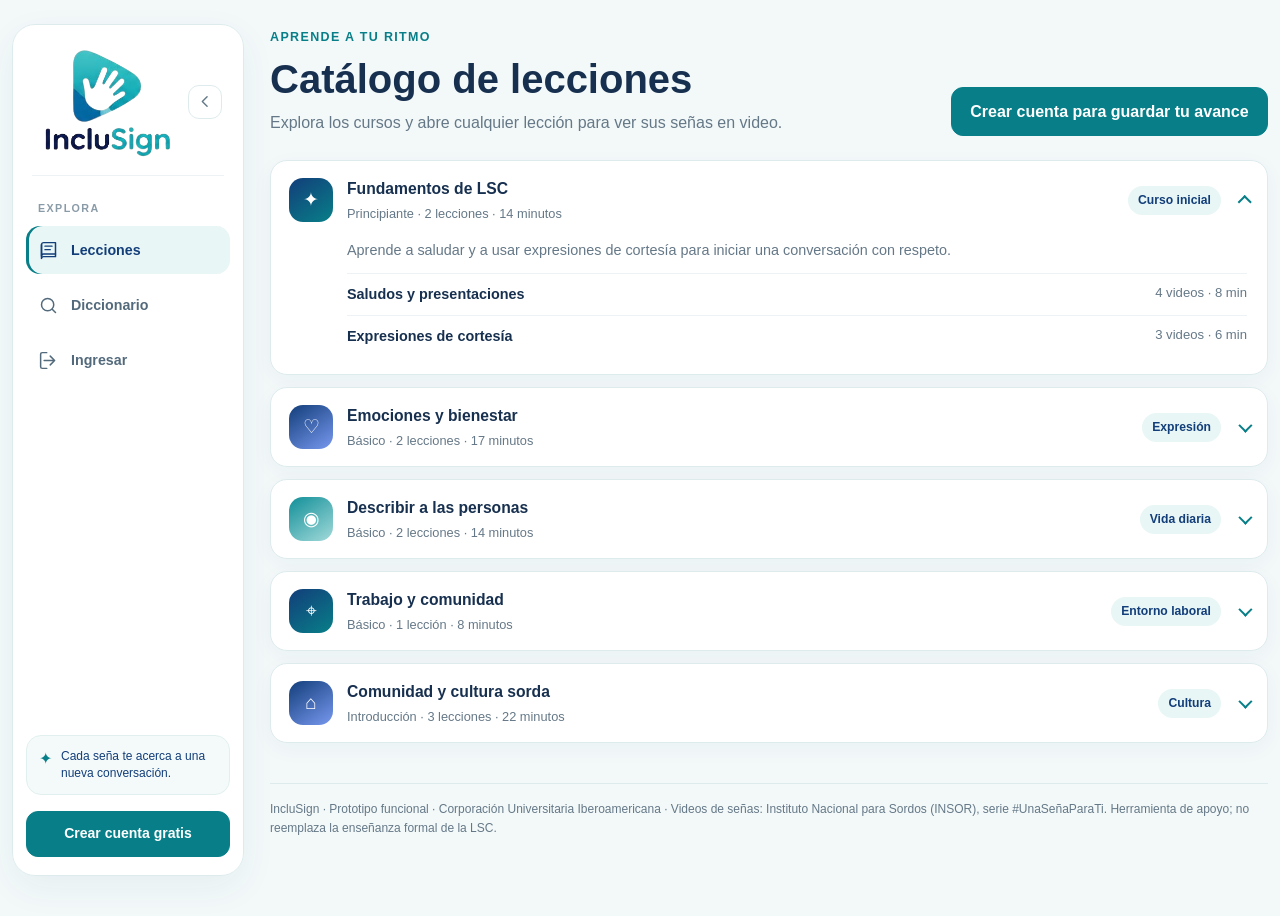
==== commit 2c8a71e8: "Prototipo funcional de IncluSign con videos oficiales del INSOR - Pantallas en pages/: inicio de ses" ====
--- a/pages/catalog.html
+++ b/pages/catalog.html
@@ -1,142 +1,19 @@
-﻿<!DOCTYPE html>
+<!DOCTYPE html>
 <html lang="es">
 <head>
 	<meta charset="UTF-8">
 	<meta name="viewport" content="width=device-width, initial-scale=1.0">
 	<meta name="theme-color" content="#123f9a">
-	<meta name="description" content="Explora cursos y lecciones de Lengua de Señas Colombiana en IncluSign.">
-	<title>IncluSign | Catálogo de lecciones</title>
+	<meta name="description" content="Aprende y consulta la Lengua de Señas Colombiana con IncluSign.">
+	<title>Catálogo de lecciones | IncluSign</title>
+	<link rel="icon" type="image/png" href="../assets/img/logo-img.png">
 	<link href="https://cdn.jsdelivr.net/npm/bootstrap@5.3.3/dist/css/bootstrap.min.css" rel="stylesheet" integrity="sha384-QWTKZyjpPEjISv5WaRU9OFeRpok6YctnYmDr5pNlyT2bRjXh0JMhjY6hW+ALEwIH" crossorigin="anonymous">
 	<link rel="stylesheet" href="../assets/css/style.css">
 </head>
-<body>
-	<div class="container app-shell py-3 py-lg-4">
-		<div class="workspace-layout">
-			<aside class="app-sidebar" aria-label="Navegación principal">
-				<div class="sidebar-header">
-					<a class="sidebar-brand" href="login.html" data-catalog-home-link aria-label="IncluSign, inicio"><img class="sidebar-logo-full" src="../assets/img/logo.png" alt="IncluSign"><img class="sidebar-logo-compact" src="../assets/img/logo-img.png" alt=""></a>
-					<button class="sidebar-toggle" type="button" data-sidebar-toggle aria-label="Compactar navegación" aria-expanded="true" aria-controls="primaryNavigation" title="Compactar navegación"><svg viewBox="0 0 24 24" aria-hidden="true"><path d="m14 18-6-6 6-6"/></svg><span class="visually-hidden">Compactar navegación</span></button>
-				</div>
-				<p class="sidebar-section-label">TU ESPACIO</p>
-				<nav class="app-nav" id="primaryNavigation" aria-label="Secciones">
-					<a class="app-nav-link" href="main.html" data-authenticated-only hidden aria-label="Mi aprendizaje" title="Mi aprendizaje"><svg viewBox="0 0 24 24" aria-hidden="true"><path d="m3 10 9-7 9 7v10a1 1 0 0 1-1 1h-5v-7H9v7H4a1 1 0 0 1-1-1z"/></svg><span>Mi aprendizaje</span></a>
-					<a class="app-nav-link active" href="catalog.html" aria-current="page" aria-label="Explorar lecciones" title="Explorar lecciones"><svg viewBox="0 0 24 24" aria-hidden="true"><path d="M4 5.5A2.5 2.5 0 0 1 6.5 3H20v16H6.5A2.5 2.5 0 0 0 4 21z"/><path d="M4 5.5v13A2.5 2.5 0 0 1 6.5 16H20M8 7h8m-8 4h6"/></svg><span>Explorar lecciones</span></a>
-					<a class="app-nav-link" href="profile.html" data-authenticated-only hidden aria-label="Mi perfil" title="Mi perfil"><svg viewBox="0 0 24 24" aria-hidden="true"><circle cx="12" cy="8" r="4"/><path d="M5 21v-2a7 7 0 0 1 14 0v2z"/></svg><span>Mi perfil</span></a>
-				</nav>
-				<div class="sidebar-footer" data-authenticated-only hidden>
-					<div class="sidebar-tip"><span aria-hidden="true">✦</span><p class="mb-0">Cada seña te acerca a una nueva conversación.</p></div>
-					<div class="sidebar-profile"><span class="nav-avatar" aria-hidden="true">ES</span><span><strong>Mi espacio</strong><small>Estudiante</small></span></div>
-					<a class="sidebar-logout" href="login.html" data-session-logout><svg viewBox="0 0 24 24" aria-hidden="true"><path d="M10 17l5-5-5-5m5 5H3m9-9h7a2 2 0 0 1 2 2v14a2 2 0 0 1-2 2h-7"/></svg><span>Cerrar sesión</span></a>
-				</div>
-			</aside>
-
-			<div class="workspace-main">
-				<header class="mobile-topbar"><a class="brand-lockup" href="login.html" data-catalog-home-link aria-label="IncluSign, inicio"><img class="brand-logo" src="../assets/img/logo.png" alt="Logo de IncluSign"></a><a class="mobile-exit" href="login.html" data-authenticated-only hidden data-session-logout aria-label="Cerrar sesión"><svg viewBox="0 0 24 24" aria-hidden="true"><path d="M10 17l5-5-5-5m5 5H3m9-9h7a2 2 0 0 1 2 2v14a2 2 0 0 1-2 2h-7"/></svg></a></header>
-
-				<main>
-					<header class="catalog-heading mb-4">
-						<div>
-							<p class="eyebrow mb-2">Aprende a tu ritmo</p>
-							<h1 class="display-6 fw-bold mb-2">Catálogo de lecciones</h1>
-							<p class="text-muted-custom mb-0">Explora los cursos, consulta sus objetivos y descubre las lecciones que incluye cada ruta.</p>
-						</div>
-						<a class="btn btn-brand flex-shrink-0" href="login.html" data-guest-only>Iniciar sesión</a>
-						<a class="btn btn-outline-brand flex-shrink-0" href="main.html" data-authenticated-only hidden>Volver a mi aprendizaje</a>
-					</header>
-
-					<section class="catalog-list" aria-label="Cursos disponibles">
-						<details class="catalog-course" open>
-							<summary class="catalog-course-summary">
-								<span class="catalog-course-icon" aria-hidden="true">✦</span>
-								<span class="catalog-course-title"><strong>Fundamentos de LSC</strong><small>Principiante · 4 lecciones · 35 minutos</small></span>
-								<span class="level-pill">Curso inicial</span>
-							</summary>
-							<div class="catalog-course-content">
-								<p>Conoce conceptos esenciales de la Lengua de Señas Colombiana y desarrolla bases para comunicarte con respeto.</p>
-								<ol class="catalog-lesson-list">
-									<li><span>Saludos y presentaciones</span><span>8 min</span></li>
-									<li><span>Alfabeto dactilológico</span><span>12 min</span></li>
-									<li><span>Números y datos personales</span><span>7 min</span></li>
-									<li><span>Expresiones de cortesía</span><span>8 min</span></li>
-								</ol>
-							</div>
-						</details>
-
-						<details class="catalog-course">
-							<summary class="catalog-course-summary">
-								<span class="catalog-course-icon catalog-icon-lilac" aria-hidden="true">◉</span>
-								<span class="catalog-course-title"><strong>Conversación cotidiana</strong><small>Básico · 4 lecciones · 42 minutos</small></span>
-								<span class="level-pill">Vida diaria</span>
-							</summary>
-							<div class="catalog-course-content">
-								<p>Practica vocabulario y frases para participar en conversaciones frecuentes de la vida diaria.</p>
-								<ol class="catalog-lesson-list">
-									<li><span>Familia y personas cercanas</span><span>10 min</span></li>
-									<li><span>Rutinas y actividades</span><span>11 min</span></li>
-									<li><span>Comidas y preferencias</span><span>9 min</span></li>
-									<li><span>Preguntas y respuestas comunes</span><span>12 min</span></li>
-								</ol>
-							</div>
-						</details>
-
-						<details class="catalog-course">
-							<summary class="catalog-course-summary">
-								<span class="catalog-course-icon catalog-icon-sky" aria-hidden="true">⌂</span>
-								<span class="catalog-course-title"><strong>Comunidad y cultura sorda</strong><small>Introducción · 4 lecciones · 40 minutos</small></span>
-								<span class="level-pill">Cultura</span>
-							</summary>
-							<div class="catalog-course-content">
-								<p>Acércate a la diversidad de la comunidad sorda, su cultura y las pautas para una interacción inclusiva.</p>
-								<ol class="catalog-lesson-list">
-									<li><span>Identidad y comunidad sorda</span><span>10 min</span></li>
-									<li><span>Atención visual y turnos de conversación</span><span>10 min</span></li>
-									<li><span>Cómo llamar la atención con respeto</span><span>8 min</span></li>
-									<li><span>Mitos y comunicación inclusiva</span><span>12 min</span></li>
-								</ol>
-							</div>
-						</details>
-
-						<details class="catalog-course">
-							<summary class="catalog-course-summary">
-								<span class="catalog-course-icon" aria-hidden="true">⌖</span>
-								<span class="catalog-course-title"><strong>Lugares y cómo llegar</strong><small>Básico · 4 lecciones · 38 minutos</small></span>
-								<span class="level-pill">Orientación</span>
-							</summary>
-							<div class="catalog-course-content">
-								<p>Aprende a nombrar espacios, ubicarte y compartir indicaciones sencillas para llegar a un destino.</p>
-								<ol class="catalog-lesson-list">
-									<li><span>Lugares de la ciudad</span><span>9 min</span></li>
-									<li><span>Direcciones y ubicaciones</span><span>10 min</span></li>
-									<li><span>Transporte y movilidad</span><span>9 min</span></li>
-									<li><span>Dar y seguir indicaciones</span><span>10 min</span></li>
-								</ol>
-							</div>
-						</details>
-
-						<details class="catalog-course">
-							<summary class="catalog-course-summary">
-								<span class="catalog-course-icon catalog-icon-lilac" aria-hidden="true">♡</span>
-								<span class="catalog-course-title"><strong>Emociones y bienestar</strong><small>Básico · 4 lecciones · 36 minutos</small></span>
-								<span class="level-pill">Expresión</span>
-							</summary>
-							<div class="catalog-course-content">
-								<p>Amplía tu vocabulario para expresar estados de ánimo, necesidades y hábitos de autocuidado.</p>
-								<ol class="catalog-lesson-list">
-									<li><span>Emociones y estados de ánimo</span><span>9 min</span></li>
-									<li><span>Salud y bienestar</span><span>10 min</span></li>
-									<li><span>Expresar necesidades</span><span>8 min</span></li>
-									<li><span>Conversaciones de apoyo</span><span>9 min</span></li>
-								</ol>
-							</div>
-						</details>
-					</section>
-
-				</main>
-			</div>
-		</div>
-	</div>
-
+<body data-page="catalogo">
+	<noscript><p style="padding:2rem;font-family:sans-serif">IncluSign necesita JavaScript activado para funcionar.</p></noscript>
 	<script src="https://cdn.jsdelivr.net/npm/bootstrap@5.3.3/dist/js/bootstrap.bundle.min.js" integrity="sha384-YvpcrYf0tY3lHB60NNkmXc5s9fDVZLESaAA55NDzOxhy9GkcIdslK1eN7N6jIeHz" crossorigin="anonymous"></script>
+	<script src="../assets/js/datos.js"></script>
 	<script src="../assets/js/app.js"></script>
 </body>
 </html>
--- a/assets/css/style.css
+++ b/assets/css/style.css
@@ -268,6 +268,133 @@
   .sidebar-collapsed .app-nav-link span { display: inline; }
 }
 
+/* ===== Prototipo funcional: componentes nuevos ===== */
+.skip-link { position: absolute; left: -999px; top: 8px; z-index: 2000; padding: .6rem 1rem; border-radius: 10px; background: var(--brand-navy); color: #fff; }
+.skip-link:focus { left: 12px; color: #fff; }
+.app-footer { margin-top: 2.5rem; padding-top: 1rem; border-top: 1px solid var(--line); color: var(--muted); font-size: .75rem; }
+.alert-soft { border: 1px solid var(--line); border-radius: 14px; }
+.demo-hint { padding: .7rem .9rem; border: 1px dashed #b4d7da; border-radius: 12px; background: #f6fbfb; color: var(--muted); font-size: .8rem; }
+.sidebar-profile:hover strong { color: var(--brand-blue); }
+
+.chip-row { display: flex; flex-wrap: wrap; gap: 8px; }
+.chip { display: inline-flex; align-items: center; gap: 6px; padding: 7px 13px; border: 1px solid var(--line); border-radius: 99px; background: #fff; color: var(--brand-navy); font-size: .82rem; font-weight: 650; text-decoration: none; transition: background-color .18s ease, border-color .18s ease; }
+.chip:hover { border-color: var(--brand-sky); background: var(--soft-blue); color: var(--brand-navy); }
+.chip.active { border-color: var(--brand-navy); background: var(--brand-navy); color: #fff; }
+.chip-count { padding: 0 6px; border-radius: 99px; background: rgba(18,62,122,.08); font-size: .7rem; }
+.chip.active .chip-count { background: rgba(255,255,255,.2); }
+
+.course-row { padding: 12px 0; border-bottom: 1px solid #edf2f4; }
+.course-row:last-child { border-bottom: 0; }
+.lesson-link { color: var(--ink); font-weight: 600; text-decoration: none; }
+.lesson-link:hover { color: var(--brand-blue); text-decoration: underline; }
+.lesson-check { display: inline-grid; width: 20px; height: 20px; margin-right: 6px; place-items: center; border-radius: 50%; background: #d9f3ec; color: #0b7a5a; font-size: .72rem; font-weight: 800; vertical-align: 1px; }
+.lesson-check-lg { width: 32px; height: 32px; font-size: 1rem; vertical-align: middle; }
+
+/* Diccionario */
+.dictionary-search { display: flex; align-items: center; gap: 10px; }
+.dictionary-search .form-control { border: 0; box-shadow: none; font-size: 1.05rem; background: transparent; }
+.search-icon svg { width: 22px; height: 22px; margin-left: 6px; fill: none; stroke: var(--brand-blue); stroke-width: 2; stroke-linecap: round; }
+.sign-grid { display: grid; grid-template-columns: repeat(auto-fill, minmax(170px, 1fr)); gap: 14px; }
+.sign-card { position: relative; overflow: hidden; border: 1px solid var(--line); border-radius: 18px; background: #fff; transition: transform .18s ease, box-shadow .18s ease; }
+.sign-card:hover { transform: translateY(-3px); box-shadow: var(--shadow); }
+.sign-card-link { display: block; color: var(--ink); text-decoration: none; }
+.sign-card-link:focus-visible { outline: 3px solid rgba(8,127,136,.35); outline-offset: -3px; }
+.sign-card-body { display: grid; gap: 2px; padding: 11px 13px 13px; }
+.sign-card-body strong { font-size: 1rem; }
+.sign-card-body small { color: var(--muted); font-size: .76rem; }
+.sign-fav-form { position: absolute; top: 8px; right: 8px; }
+.sign-fav { display: grid; width: 34px; height: 34px; place-items: center; border: 0; border-radius: 50%; background: rgba(255,255,255,.92); color: var(--brand-navy); font-size: 1.05rem; box-shadow: 0 2px 8px rgba(18,62,122,.15); }
+.sign-fav.is-fav { color: #d99a00; }
+
+/* Recursos visuales */
+.sign-media { display: block; width: 100%; border-radius: 16px; background: #0f2f57; object-fit: cover; }
+.sign-media-sm { aspect-ratio: 4 / 3; border-radius: 0; }
+.sign-media-lg { aspect-ratio: 4 / 3; }
+.sign-media-xl { aspect-ratio: 16 / 10; object-fit: contain; }
+.sign-placeholder { position: relative; display: grid; place-content: center; justify-items: center; gap: 4px; overflow: hidden; border-radius: 16px; color: #fff; text-align: center; background: radial-gradient(circle at 80% 15%, rgba(162,218,218,.45), transparent 40%), linear-gradient(145deg, var(--brand-navy), var(--brand-blue)); }
+.sign-placeholder::after { position: absolute; right: -40px; bottom: -60px; width: 170px; height: 170px; border: 1px solid rgba(255,255,255,.18); border-radius: 50%; box-shadow: 0 0 0 26px rgba(255,255,255,.05); content: ""; }
+.sign-placeholder-icon { font-size: 2.6rem; line-height: 1; filter: drop-shadow(0 4px 10px rgba(0,0,0,.2)); }
+.sign-placeholder strong { font-size: 1.6rem; letter-spacing: -.03em; }
+.sign-placeholder small { color: rgba(255,255,255,.75); font-size: .74rem; }
+.sign-placeholder-sm { aspect-ratio: 4 / 3; border-radius: 0; }
+.sign-placeholder-sm .sign-placeholder-icon { font-size: 2rem; }
+.sign-placeholder-sm strong { display: none; }
+.sign-placeholder-lg { min-height: 100%; aspect-ratio: 4 / 3; }
+.sign-placeholder-xl { aspect-ratio: 16 / 10; }
+.sign-placeholder-xl .sign-placeholder-icon { font-size: 4.5rem; }
+.sign-placeholder-xl strong { font-size: 2.6rem; }
+.sign-card:nth-child(3n+2) .sign-placeholder { background: radial-gradient(circle at 80% 15%, rgba(162,218,218,.4), transparent 40%), linear-gradient(145deg, var(--brand-navy), var(--brand-lilac)); }
+.sign-card:nth-child(3n+3) .sign-placeholder { background: radial-gradient(circle at 80% 15%, rgba(255,255,255,.35), transparent 40%), linear-gradient(145deg, #118f98, var(--brand-sky)); }
+
+.sign-parts { display: grid; grid-template-columns: minmax(110px, auto) 1fr; gap: 8px 14px; margin: 0; font-size: .9rem; }
+.sign-parts dt { padding-top: 2px; color: var(--brand-blue); font-size: .74rem; font-weight: 750; letter-spacing: .05em; text-transform: uppercase; }
+.sign-parts dd { margin: 0; }
+.badge-validation { display: inline-flex; flex: 0 0 auto; align-items: center; padding: 4px 9px; border-radius: 99px; background: #fff4dc; color: #8a5a00; font-size: .7rem; font-weight: 700; white-space: nowrap; }
+.badge-validation.is-valid { background: #d9f3ec; color: #0b7a5a; }
+
+.sign-step[hidden] { display: none !important; }
+.sign-step + .sign-step { margin-top: 1.5rem; padding-top: 1.5rem; border-top: 1px solid var(--line); }
+.sign-viewer.is-stepper .sign-step + .sign-step { margin-top: 0; padding-top: 0; border-top: 0; }
+.sign-stepper { display: flex; align-items: center; justify-content: space-between; gap: 12px; margin-top: 1.25rem; }
+.sign-stepper[hidden] { display: none; }
+.sign-dots { display: flex; flex-wrap: wrap; justify-content: center; gap: 7px; }
+.sign-dots button { width: 9px; height: 9px; padding: 0; border: 0; border-radius: 99px; background: #bfd2d7; transition: width .2s ease, background-color .2s ease; }
+.sign-dots button.active { width: 26px; background: var(--brand-blue); }
+
+/* Práctica */
+.quiz-question[hidden] { display: none !important; }
+.quiz-options { display: grid; grid-template-columns: repeat(2, minmax(0, 1fr)); gap: 10px; }
+.quiz-option { display: grid; min-height: 54px; place-items: center; font-size: 1rem; }
+.btn-check:checked + .quiz-option { border-color: var(--brand-navy); background: var(--brand-navy); color: #fff; }
+.btn-check:focus-visible + .quiz-option { outline: 3px solid rgba(8,127,136,.35); outline-offset: 2px; }
+.option-card { display: flex; align-items: flex-start; gap: 12px; padding: 13px 14px; border: 1px solid var(--line); border-radius: 14px; background: #fbfefe; cursor: pointer; }
+.option-card:has(input[type=radio]:checked) { border-color: var(--brand-blue); background: var(--soft-blue); }
+.option-card .form-check-input { flex: 0 0 auto; margin-top: .2rem; }
+.option-card > span { display: grid; flex: 1; gap: 2px; min-width: 0; }
+.option-card small { color: var(--muted); }
+.result-hero { display: flex; align-items: center; gap: 28px; }
+.result-score { display: grid; width: 132px; height: 132px; flex: 0 0 auto; place-content: center; border-radius: 50%; text-align: center; background: radial-gradient(closest-side, #fff 78%, transparent 79%), conic-gradient(var(--brand-blue) calc(var(--pct) * 1%), #e4eef0 0); }
+.result-score strong { font-size: 1.7rem; line-height: 1; }
+.result-score small { color: var(--muted); font-weight: 700; }
+.answer-mark { display: inline-grid; width: 24px; height: 24px; margin-right: 8px; place-items: center; border-radius: 50%; font-size: .75rem; font-weight: 800; }
+.answer-mark.is-ok { background: #d9f3ec; color: #0b7a5a; }
+.answer-mark.is-bad { background: #fde3e3; color: #b42318; }
+.pill-success { background: #d9f3ec; color: #0b7a5a; }
+
+/* Videos de señas */
+.sign-card > .sign-fav { position: absolute; top: 8px; right: 8px; }
+.sign-thumb { position: relative; display: block; aspect-ratio: 16 / 9; overflow: hidden; background: #0f2f57; }
+.sign-thumb img { width: 100%; height: 100%; object-fit: cover; transition: transform .25s ease; }
+.sign-card:hover .sign-thumb img { transform: scale(1.04); }
+.sign-thumb-play { position: absolute; left: 10px; bottom: 10px; display: grid; width: 34px; height: 34px; place-items: center; padding-left: 3px; border-radius: 50%; background: rgba(18,62,122,.85); color: #fff; font-size: .8rem; }
+.sign-video { overflow: hidden; border-radius: 16px; background: #0f2f57; }
+.sign-video iframe { border: 0; }
+.video-credit { margin: .5rem 0 0; color: var(--muted); font-size: .74rem; }
+/* En la práctica se muestra solo la mitad izquierda del video (la persona señando) para no revelar la palabra escrita. */
+.quiz-video { position: relative; aspect-ratio: 1 / 1; overflow: hidden; border-radius: 16px; background: #fff; }
+.quiz-video iframe { position: absolute; top: 0; left: 0; width: 178%; height: 100%; border: 0; pointer-events: none; }
+.quiz-video-band { position: absolute; top: 0; right: 0; left: 0; padding: 10px 14px; background: var(--brand-navy); color: #fff; font-size: .8rem; font-weight: 700; letter-spacing: .04em; }
+.learning-slide-current .slide-visual img { object-fit: cover; }
+
+/* Administración */
+.admin-table th { padding: 14px 16px; border-bottom-color: var(--line); background: #f7fbfb; color: var(--muted); font-size: .74rem; letter-spacing: .06em; text-transform: uppercase; }
+.admin-table td { padding: 12px 16px; border-bottom-color: #edf2f4; }
+.lesson-checklist { max-height: 320px; overflow-y: auto; padding-right: 6px; }
+
+@media (max-width: 991.98px) {
+  .app-nav, .sidebar-collapsed .app-nav { grid-template-columns: none; grid-auto-flow: column; grid-auto-columns: minmax(0, 1fr); }
+  .app-footer { margin-bottom: 1rem; }
+}
+@media (max-width: 767.98px) {
+  .quiz-options { grid-template-columns: 1fr; }
+  .result-hero { flex-direction: column; text-align: center; }
+  .sign-grid { grid-template-columns: repeat(2, minmax(0, 1fr)); }
+  .sign-parts { grid-template-columns: 1fr; gap: 2px; }
+  .sign-parts dd { margin-bottom: 8px; }
+  .dictionary-search { flex-wrap: wrap; }
+  .dictionary-search .form-control { flex: 1 1 60%; }
+}
+
 @media (prefers-reduced-motion: reduce) {
   *, *::before, *::after { scroll-behavior: auto !important; transition-duration: .01ms !important; }
 }
